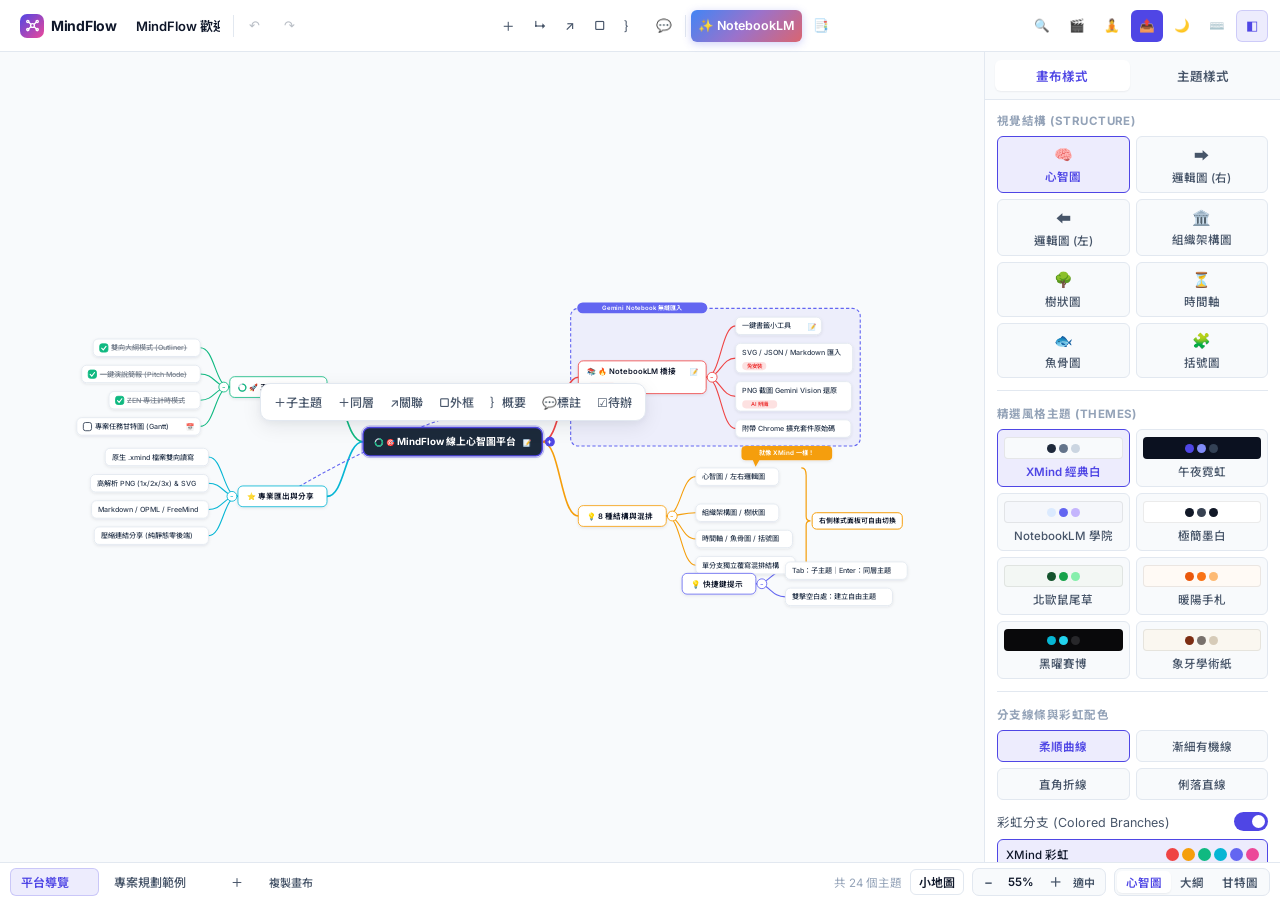
==== index.html @ 9d837377 "feat: initial release of MindFlow online mind map platform with NotebookLM bridge" ====
<!DOCTYPE html>
<html lang="zh-Hant">
<head>
  <meta charset="UTF-8" />
  <meta name="viewport" content="width=device-width, initial-scale=1.0" />
  <title>MindFlow — 線上心智圖平台 & NotebookLM 橋接工具</title>
  <meta name="description" content="受 XMind 啟發的開源線上心智圖平台：支援 8 種結構混排、多畫布、大綱、演說簡報、ZEN 專注、甘特圖、.xmind 讀寫與 Google NotebookLM 一鍵匯入。" />
  <link rel="icon" type="image/svg+xml" href="data:image/svg+xml,%3Csvg xmlns='http://www.w3.org/2000/svg' viewBox='0 0 64 64'%3E%3Cdefs%3E%3ClinearGradient id='g' x1='0' y1='0' x2='1' y2='1'%3E%3Cstop offset='0%25' stop-color='%236366f1'/%3E%3Cstop offset='100%25' stop-color='%23ec4899'/%3E%3C/linearGradient%3E%3C/defs%3E%3Crect width='64' height='64' rx='16' fill='url(%23g)'/%3E%3Ccircle cx='32' cy='32' r='8' fill='white'/%3E%3Ccircle cx='14' cy='18' r='5' fill='white' opacity='.9'/%3E%3Ccircle cx='50' cy='18' r='5' fill='white' opacity='.9'/%3E%3Ccircle cx='14' cy='46' r='5' fill='white' opacity='.9'/%3E%3Ccircle cx='50' cy='46' r='5' fill='white' opacity='.9'/%3E%3Cpath d='M25 27 L18 21 M39 27 L46 21 M25 37 L18 43 M39 37 L46 43' stroke='white' stroke-width='3' stroke-linecap='round'/%3E%3C/svg%3E" />
  <link rel="preconnect" href="https://fonts.googleapis.com" />
  <link rel="preconnect" href="https://fonts.gstatic.com" crossorigin />
  <link href="https://fonts.googleapis.com/css2?family=Inter:wght@400;500;600;700&family=Noto+Sans+TC:wght@400;500;600;700&display=swap" rel="stylesheet" />
  <link rel="stylesheet" href="./styles/tokens.css" />
  <link rel="stylesheet" href="./styles/layout.css" />
  <link rel="stylesheet" href="./styles/components.css" />
</head>
<body data-ui-theme="light">
  <div id="app" class="app-shell">
    <!-- Top Studio Header / Toolbar -->
    <header id="top-toolbar" class="top-toolbar" role="toolbar" aria-label="主工具列"></header>

    <!-- Main Workspace Area -->
    <div class="workspace-body">
      <!-- Left Drawer: My Works / Find & Filter (collapsible) -->
      <aside id="left-drawer" class="left-drawer hidden" aria-label="側邊抽屜"></aside>

      <!-- Central Stage: MindMap Canvas / Outliner / Gantt -->
      <main id="stage" class="stage">
        <!-- SVG MindMap Canvas Viewport -->
        <div id="canvas-view" class="view-pane active">
          <svg id="mindmap-svg" class="mindmap-svg" xmlns="http://www.w3.org/2000/svg">
            <defs id="svg-defs"></defs>
            <g id="viewport-group">
              <g id="layer-boundaries"></g>
              <g id="layer-branches"></g>
              <g id="layer-summaries"></g>
              <g id="layer-relationships"></g>
              <g id="layer-callouts"></g>
              <g id="layer-nodes"></g>
              <g id="layer-overlay"></g>
            </g>
          </svg>

          <!-- Inline Node Text Editor -->
          <div id="inline-editor-wrap" class="inline-editor-wrap hidden">
            <textarea id="inline-editor" class="inline-editor" rows="1" spellcheck="false"></textarea>
          </div>

          <!-- Floating Contextual Toolbar -->
          <div id="floating-toolbar" class="floating-toolbar hidden" role="toolbar" aria-label="節點快速工具列"></div>

          <!-- Active Filter / Relationship Mode Banner -->
          <div id="canvas-banner" class="canvas-banner hidden"></div>

          <!-- Minimap -->
          <div id="minimap-panel" class="minimap-panel hidden">
            <svg id="minimap-svg" class="minimap-svg"></svg>
          </div>

          <!-- ZEN Mode Floating HUD -->
          <div id="zen-hud" class="zen-hud hidden">
            <div class="zen-timer-pill">
              <span class="zen-dot"></span>
              <span>今日專注</span>
              <strong id="zen-timer-value">00:00</strong>
            </div>
            <button id="zen-theme-btn" class="btn-pill" title="切換 ZEN 深淺外觀">外觀</button>
            <button id="zen-exit-btn" class="btn-pill btn-primary" title="離開 ZEN 專注模式 (Esc)">離開 ZEN</button>
          </div>
        </div>

        <!-- Outliner View -->
        <div id="outliner-view" class="view-pane"></div>

        <!-- Gantt Chart View -->
        <div id="gantt-view" class="view-pane"></div>
      </main>

      <!-- Right Inspector Panel (Map & Topic Styling) -->
      <aside id="inspector-panel" class="inspector-panel" aria-label="格式與樣式面板"></aside>
    </div>

    <!-- Bottom Bar: Multi-Sheet Tabs + Zoom & View Mode Switcher -->
    <footer id="bottom-bar" class="bottom-bar"></footer>
  </div>

  <!-- Pitch / Presentation Mode Fullscreen Overlay -->
  <div id="pitch-overlay" class="pitch-overlay hidden" role="dialog" aria-modal="true" aria-label="演說簡報模式"></div>

  <!-- Modal Root -->
  <div id="modal-root" class="modal-root hidden" role="dialog" aria-modal="true"></div>

  <!-- Toast Notification Container -->
  <div id="toast-container" class="toast-container" aria-live="polite"></div>

  <!-- Hidden File Input for Quick Imports -->
  <input id="global-file-input" type="file" class="hidden" accept=".json,.md,.markdown,.opml,.mm,.xmind,.svg,.txt,.canvas" />

  <script type="module" src="./src/main.js"></script>
</body>
</html>
---- styles/tokens.css ----
:root {
  --font-sans: 'Inter', 'Noto Sans TC', -apple-system, BlinkMacSystemFont, 'Segoe UI', Roboto, sans-serif;
  --font-mono: 'SFMono-Regular', ui-monospace, Menlo, Monaco, Consolas, monospace;

  /* UI Chrome Tokens (Light Studio Default) */
  --ui-bg: #f4f6f9;
  --ui-surface: #ffffff;
  --ui-surface-2: #f8fafc;
  --ui-surface-hover: #eef2f7;
  --ui-border: #e2e8f0;
  --ui-border-strong: #cbd5e1;
  --ui-text: #0f172a;
  --ui-text-secondary: #475569;
  --ui-text-muted: #94a3b8;

  /* Brand & Semantic Accents */
  --accent: #4f46e5;
  --accent-hover: #4338ca;
  --accent-soft: rgba(79, 70, 229, 0.1);
  --accent-ring: rgba(79, 70, 229, 0.28);
  --nlm-grad: linear-gradient(135deg, #4285f4 0%, #9b72cb 50%, #d96570 100%);
  --success: #10b981;
  --warning: #f59e0b;
  --danger: #ef4444;

  /* Elevation */
  --shadow-sm: 0 1px 2px rgba(15, 23, 42, 0.06);
  --shadow-md: 0 6px 20px rgba(15, 23, 42, 0.08), 0 2px 6px rgba(15, 23, 42, 0.04);
  --shadow-lg: 0 20px 50px rgba(15, 23, 42, 0.16), 0 4px 14px rgba(15, 23, 42, 0.06);

  /* Sizing */
  --toolbar-h: 52px;
  --bottombar-h: 38px;
  --inspector-w: 296px;
  --drawer-w: 280px;
  --radius-sm: 6px;
  --radius-md: 10px;
  --radius-lg: 14px;
}

body[data-ui-theme="dark"] {
  --ui-bg: #0b1120;
  --ui-surface: #131b2e;
  --ui-surface-2: #192338;
  --ui-surface-hover: #24314d;
  --ui-border: #253352;
  --ui-border-strong: #37486b;
  --ui-text: #f1f5f9;
  --ui-text-secondary: #94a3b8;
  --ui-text-muted: #64748b;
  --accent: #818cf8;
  --accent-hover: #6366f1;
  --accent-soft: rgba(129, 140, 248, 0.16);
  --accent-ring: rgba(129, 140, 248, 0.35);
  --shadow-sm: 0 1px 3px rgba(0, 0, 0, 0.35);
  --shadow-md: 0 8px 24px rgba(0, 0, 0, 0.45);
  --shadow-lg: 0 24px 60px rgba(0, 0, 0, 0.6);
}

*, *::before, *::after {
  box-sizing: border-box;
}

html, body {
  margin: 0;
  padding: 0;
  width: 100%;
  height: 100%;
  overflow: hidden;
  font-family: var(--font-sans);
  font-size: 13px;
  color: var(--ui-text);
  background: var(--ui-bg);
  -webkit-font-smoothing: antialiased;
}

button, input, select, textarea {
  font-family: inherit;
  color: inherit;
}

button {
  cursor: pointer;
}

.hidden {
  display: none !important;
}

/* Custom thin scrollbars */
::-webkit-scrollbar {
  width: 6px;
  height: 6px;
}
::-webkit-scrollbar-track {
  background: transparent;
}
::-webkit-scrollbar-thumb {
  background: var(--ui-border-strong);
  border-radius: 99px;
}
::-webkit-scrollbar-thumb:hover {
  background: var(--ui-text-muted);
}

@media print {
  .top-toolbar, .bottom-bar, .inspector-panel, .left-drawer,
  .floating-toolbar, .minimap-panel, .zen-hud, .canvas-banner,
  .toast-container, .modal-root {
    display: none !important;
  }
  html, body, .app-shell, .workspace-body, .stage, .view-pane.active {
    width: 100% !important;
    height: auto !important;
    overflow: visible !important;
    background: #ffffff !important;
  }
  .mindmap-svg {
    width: 100vw !important;
    height: 100vh !important;
  }
}
---- styles/layout.css ----
.app-shell {
  display: flex;
  flex-direction: column;
  width: 100vw;
  height: 100vh;
  overflow: hidden;
}

/* Top Toolbar */
.top-toolbar {
  height: var(--toolbar-h);
  min-height: var(--toolbar-h);
  background: var(--ui-surface);
  border-bottom: 1px solid var(--ui-border);
  display: flex;
  align-items: center;
  justify-content: space-between;
  padding: 0 12px;
  gap: 8px;
  z-index: 30;
  user-select: none;
}

.tb-group {
  display: flex;
  align-items: center;
  gap: 3px;
  flex-shrink: 0;
}

.tb-divider {
  width: 1px;
  height: 22px;
  background: var(--ui-border);
  margin: 0 4px;
  flex-shrink: 0;
}

.brand-chip {
  display: flex;
  align-items: center;
  gap: 7px;
  padding: 5px 8px;
  border-radius: var(--radius-sm);
  border: none;
  background: transparent;
  font-weight: 700;
  font-size: 14px;
  letter-spacing: -0.02em;
  color: var(--ui-text);
  transition: background 0.15s;
}
.brand-chip:hover {
  background: var(--ui-surface-hover);
}
.brand-logo {
  width: 24px;
  height: 24px;
  border-radius: 7px;
  background: linear-gradient(135deg, #4f46e5 0%, #ec4899 100%);
  display: grid;
  place-items: center;
  color: #fff;
  flex-shrink: 0;
}

.doc-title-input {
  width: 148px;
  border: 1px solid transparent;
  background: transparent;
  padding: 4px 7px;
  border-radius: var(--radius-sm);
  font-size: 13px;
  font-weight: 600;
  color: var(--ui-text);
  outline: none;
  transition: all 0.15s;
}
.doc-title-input:hover {
  background: var(--ui-surface-2);
  border-color: var(--ui-border);
}
.doc-title-input:focus {
  background: var(--ui-surface);
  border-color: var(--accent);
  box-shadow: 0 0 0 3px var(--accent-ring);
}

.tb-btn {
  display: inline-flex;
  align-items: center;
  justify-content: center;
  gap: 5px;
  height: 32px;
  padding: 0 9px;
  border-radius: var(--radius-sm);
  border: 1px solid transparent;
  background: transparent;
  color: var(--ui-text-secondary);
  font-size: 12.5px;
  font-weight: 500;
  white-space: nowrap;
  transition: all 0.14s ease;
}
.tb-btn:hover:not(:disabled) {
  background: var(--ui-surface-hover);
  color: var(--ui-text);
}
.tb-btn.active {
  background: var(--accent-soft);
  color: var(--accent);
  border-color: rgba(79, 70, 229, 0.2);
}
.tb-btn:disabled {
  opacity: 0.38;
  cursor: not-allowed;
}
.tb-btn.icon-only {
  width: 32px;
  padding: 0;
}
.tb-btn svg {
  width: 15px;
  height: 15px;
  flex-shrink: 0;
}

.tb-btn-nlm {
  background: var(--nlm-grad);
  color: #ffffff !important;
  border: none;
  font-weight: 600;
  padding: 0 11px;
  box-shadow: 0 2px 8px rgba(102, 110, 234, 0.32);
}
.tb-btn-nlm:hover {
  filter: brightness(1.07);
  transform: translateY(-0.5px);
}

.tb-btn-primary {
  background: var(--accent);
  color: #ffffff !important;
  font-weight: 600;
  padding: 0 11px;
}
.tb-btn-primary:hover {
  background: var(--accent-hover) !important;
}

/* Main Workspace Body */
.workspace-body {
  flex: 1;
  display: flex;
  min-height: 0;
  position: relative;
  overflow: hidden;
}

/* Left Drawer (My Works / Find & Filter) */
.left-drawer {
  width: var(--drawer-w);
  min-width: var(--drawer-w);
  background: var(--ui-surface);
  border-right: 1px solid var(--ui-border);
  display: flex;
  flex-direction: column;
  z-index: 20;
  overflow: hidden;
}

/* Central Stage */
.stage {
  flex: 1;
  position: relative;
  min-width: 0;
  min-height: 0;
  overflow: hidden;
}

.view-pane {
  position: absolute;
  inset: 0;
  display: none;
  overflow: hidden;
}
.view-pane.active {
  display: flex;
  flex-direction: column;
}

/* SVG Canvas */
.mindmap-svg {
  width: 100%;
  height: 100%;
  display: block;
  cursor: grab;
  touch-action: none;
  user-select: none;
}
.mindmap-svg.panning {
  cursor: grabbing;
}
.mindmap-svg.connecting {
  cursor: crosshair;
}

/* Right Inspector */
.inspector-panel {
  width: var(--inspector-w);
  min-width: var(--inspector-w);
  background: var(--ui-surface);
  border-left: 1px solid var(--ui-border);
  display: flex;
  flex-direction: column;
  z-index: 20;
  overflow: hidden;
  transition: width 0.2s ease, min-width 0.2s ease;
}
.inspector-panel.collapsed {
  width: 0;
  min-width: 0;
  border-left: none;
}

/* Bottom Bar */
.bottom-bar {
  height: var(--bottombar-h);
  min-height: var(--bottombar-h);
  background: var(--ui-surface);
  border-top: 1px solid var(--ui-border);
  display: flex;
  align-items: center;
  justify-content: space-between;
  padding: 0 10px;
  gap: 10px;
  z-index: 25;
  user-select: none;
}

/* ZEN Mode Overrides */
body.zen-mode .top-toolbar,
body.zen-mode .bottom-bar,
body.zen-mode .left-drawer,
body.zen-mode .inspector-panel {
  display: none !important;
}
body.zen-mode .zen-hud {
  display: flex !important;
}

.zen-hud {
  position: absolute;
  top: 16px;
  right: 18px;
  display: flex;
  align-items: center;
  gap: 8px;
  padding: 6px 10px;
  border-radius: 999px;
  background: var(--ui-surface);
  border: 1px solid var(--ui-border);
  box-shadow: var(--shadow-md);
  z-index: 40;
}
.zen-timer-pill {
  display: flex;
  align-items: center;
  gap: 6px;
  padding: 0 8px;
  font-size: 12px;
  color: var(--ui-text-secondary);
}
.zen-dot {
  width: 8px;
  height: 8px;
  border-radius: 50%;
  background: var(--success);
  box-shadow: 0 0 0 3px rgba(16, 185, 129, 0.22);
}

@media (max-width: 1280px) {
  .tb-btn span.tb-label-md {
    display: none;
  }
  .tb-btn {
    padding: 0 7px;
  }
  .tb-divider {
    margin: 0 2px;
  }
  .doc-title-input {
    width: 100px;
  }
}
@media (max-width: 900px) {
  .inspector-panel {
    position: absolute;
    right: 0;
    top: 0;
    bottom: 0;
    box-shadow: var(--shadow-lg);
  }
  .left-drawer {
    position: absolute;
    left: 0;
    top: 0;
    bottom: 0;
    box-shadow: var(--shadow-lg);
  }
}
---- styles/components.css ----
/* Inline Canvas Editor */
.inline-editor-wrap {
  position: absolute;
  z-index: 50;
  pointer-events: auto;
}
.inline-editor {
  min-width: 90px;
  max-width: 360px;
  padding: 6px 10px;
  border: 2px solid var(--accent);
  border-radius: 8px;
  background: #ffffff;
  color: #0f172a;
  font-size: 14px;
  font-weight: 500;
  line-height: 1.4;
  resize: none;
  outline: none;
  box-shadow: 0 10px 28px rgba(79, 70, 229, 0.24);
  overflow: hidden;
}

/* Floating Contextual Toolbar */
.floating-toolbar {
  position: absolute;
  display: flex;
  align-items: center;
  gap: 2px;
  padding: 4px 6px;
  border-radius: 10px;
  background: var(--ui-surface);
  border: 1px solid var(--ui-border);
  box-shadow: var(--shadow-md);
  z-index: 35;
  transform: translate(-50%, -100%);
  pointer-events: auto;
  white-space: nowrap;
}
.ft-btn {
  display: inline-flex;
  align-items: center;
  gap: 4px;
  height: 28px;
  padding: 0 7px;
  border: none;
  border-radius: 6px;
  background: transparent;
  color: var(--ui-text-secondary);
  font-size: 12px;
  font-weight: 500;
  white-space: nowrap;
}
.ft-btn:hover {
  background: var(--ui-surface-hover);
  color: var(--ui-text);
}
.ft-btn.danger:hover {
  background: rgba(239, 68, 68, 0.12);
  color: var(--danger);
}
.ft-btn svg {
  width: 14px;
  height: 14px;
}

/* Canvas Banner (Relationship mode / Active Filter) */
.canvas-banner {
  position: absolute;
  top: 12px;
  left: 50%;
  transform: translateX(-50%);
  display: flex;
  align-items: center;
  gap: 10px;
  padding: 7px 14px;
  border-radius: 999px;
  background: var(--accent);
  color: #ffffff;
  font-size: 12.5px;
  font-weight: 500;
  box-shadow: var(--shadow-md);
  z-index: 36;
}
.canvas-banner button {
  background: rgba(255, 255, 255, 0.2);
  color: #fff;
  border: none;
  border-radius: 999px;
  padding: 2px 10px;
  font-size: 12px;
  font-weight: 600;
}
.canvas-banner button:hover {
  background: rgba(255, 255, 255, 0.32);
}

/* Minimap */
.minimap-panel {
  position: absolute;
  right: 14px;
  bottom: 14px;
  width: 200px;
  height: 132px;
  border-radius: var(--radius-md);
  background: var(--ui-surface);
  border: 1px solid var(--ui-border);
  box-shadow: var(--shadow-md);
  overflow: hidden;
  z-index: 28;
}
.minimap-svg {
  width: 100%;
  height: 100%;
  display: block;
}

/* SVG Node Interactions */
.node-group {
  cursor: pointer;
}
.node-group .node-quick-add {
  opacity: 0;
  transition: opacity 0.15s;
}
.node-group:hover .node-quick-add,
.node-group.selected .node-quick-add {
  opacity: 1;
}
.node-group.dimmed {
  opacity: 0.22;
}
.node-group.match-highlight .node-shape {
  stroke: #f59e0b !important;
  stroke-width: 3px !important;
}
.node-group.drop-target .node-shape {
  stroke: #10b981 !important;
  stroke-width: 3px !important;
  stroke-dasharray: 5 3;
}
.collapse-badge {
  cursor: pointer;
}
.collapse-badge:hover circle {
  filter: brightness(0.92);
}
.rel-handle {
  cursor: move;
}

/* Right Inspector */
.insp-tabs {
  display: grid;
  grid-template-columns: 1fr 1fr;
  padding: 8px 10px;
  gap: 6px;
  border-bottom: 1px solid var(--ui-border);
  background: var(--ui-surface-2);
}
.insp-tab {
  padding: 6px 8px;
  border: none;
  border-radius: var(--radius-sm);
  background: transparent;
  color: var(--ui-text-secondary);
  font-size: 12.5px;
  font-weight: 600;
  transition: all 0.14s;
}
.insp-tab.active {
  background: var(--ui-surface);
  color: var(--accent);
  box-shadow: var(--shadow-sm);
}

.insp-body {
  flex: 1;
  overflow-y: auto;
  padding: 12px;
  display: flex;
  flex-direction: column;
  gap: 14px;
}

.insp-section {
  display: flex;
  flex-direction: column;
  gap: 8px;
  padding-bottom: 12px;
  border-bottom: 1px solid var(--ui-border);
}
.insp-section:last-child {
  border-bottom: none;
}

.insp-title {
  font-size: 11.5px;
  font-weight: 700;
  text-transform: uppercase;
  letter-spacing: 0.04em;
  color: var(--ui-text-muted);
  display: flex;
  align-items: center;
  justify-content: space-between;
}

.grid-2 {
  display: grid;
  grid-template-columns: 1fr 1fr;
  gap: 6px;
}
.grid-3 {
  display: grid;
  grid-template-columns: repeat(3, 1fr);
  gap: 6px;
}
.grid-4 {
  display: grid;
  grid-template-columns: repeat(4, 1fr);
  gap: 6px;
}

.choice-card {
  display: flex;
  flex-direction: column;
  align-items: center;
  justify-content: center;
  gap: 4px;
  padding: 7px 6px;
  border-radius: var(--radius-sm);
  border: 1px solid var(--ui-border);
  background: var(--ui-surface-2);
  color: var(--ui-text-secondary);
  font-size: 11.5px;
  font-weight: 500;
  text-align: center;
  transition: all 0.14s;
}
.choice-card:hover {
  border-color: var(--ui-border-strong);
  background: var(--ui-surface-hover);
  color: var(--ui-text);
}
.choice-card.active {
  border-color: var(--accent);
  background: var(--accent-soft);
  color: var(--accent);
  font-weight: 600;
}

.theme-swatch {
  width: 100%;
  height: 22px;
  border-radius: 4px;
  display: flex;
  align-items: center;
  justify-content: center;
  gap: 3px;
  padding: 2px;
  border: 1px solid rgba(0, 0, 0, 0.08);
}
.theme-swatch-dot {
  width: 9px;
  height: 9px;
  border-radius: 50%;
}

.palette-row {
  display: flex;
  align-items: center;
  justify-content: space-between;
  padding: 6px 8px;
  border-radius: var(--radius-sm);
  border: 1px solid var(--ui-border);
  background: var(--ui-surface-2);
  cursor: pointer;
}
.palette-row.active {
  border-color: var(--accent);
  background: var(--accent-soft);
}
.palette-dots {
  display: flex;
  gap: 3px;
}
.palette-dots span {
  width: 13px;
  height: 13px;
  border-radius: 50%;
}

.field-row {
  display: flex;
  align-items: center;
  justify-content: space-between;
  gap: 8px;
}
.field-label {
  font-size: 12px;
  color: var(--ui-text-secondary);
}

.ui-input, .ui-select, .ui-textarea {
  width: 100%;
  padding: 6px 9px;
  border-radius: var(--radius-sm);
  border: 1px solid var(--ui-border);
  background: var(--ui-surface-2);
  color: var(--ui-text);
  font-size: 12.5px;
  outline: none;
  transition: border-color 0.14s, box-shadow 0.14s;
}
.ui-input:focus, .ui-select:focus, .ui-textarea:focus {
  border-color: var(--accent);
  background: var(--ui-surface);
  box-shadow: 0 0 0 3px var(--accent-ring);
}
.ui-textarea {
  resize: vertical;
  min-height: 74px;
  line-height: 1.5;
}

.color-swatches {
  display: flex;
  flex-wrap: wrap;
  gap: 5px;
  align-items: center;
}
.color-dot {
  width: 20px;
  height: 20px;
  border-radius: 50%;
  border: 2px solid transparent;
  box-shadow: inset 0 0 0 1px rgba(0, 0, 0, 0.15);
  padding: 0;
}
.color-dot.active {
  border-color: var(--accent);
  transform: scale(1.12);
}

.marker-grid {
  display: flex;
  flex-wrap: wrap;
  gap: 4px;
}
.marker-chip {
  width: 28px;
  height: 28px;
  border-radius: 6px;
  border: 1px solid var(--ui-border);
  background: var(--ui-surface-2);
  display: grid;
  place-items: center;
  font-size: 13px;
  transition: all 0.12s;
}
.marker-chip:hover {
  background: var(--ui-surface-hover);
  transform: scale(1.06);
}
.marker-chip.active {
  border-color: var(--accent);
  background: var(--accent-soft);
}

.tag-list {
  display: flex;
  flex-wrap: wrap;
  gap: 5px;
}
.tag-pill {
  display: inline-flex;
  align-items: center;
  gap: 4px;
  padding: 2px 8px;
  border-radius: 999px;
  background: var(--accent-soft);
  color: var(--accent);
  font-size: 11.5px;
  font-weight: 600;
}
.tag-pill button {
  border: none;
  background: transparent;
  color: inherit;
  padding: 0;
  font-size: 13px;
  line-height: 1;
}

/* Toggle Switch */
.toggle-row {
  display: flex;
  align-items: center;
  justify-content: space-between;
  font-size: 12.5px;
  color: var(--ui-text-secondary);
}
.switch {
  position: relative;
  width: 34px;
  height: 19px;
  display: inline-block;
}
.switch input {
  opacity: 0;
  width: 0;
  height: 0;
}
.switch-slider {
  position: absolute;
  inset: 0;
  border-radius: 99px;
  background: var(--ui-border-strong);
  transition: background 0.16s;
  cursor: pointer;
}
.switch-slider::before {
  content: '';
  position: absolute;
  width: 13px;
  height: 13px;
  left: 3px;
  top: 3px;
  border-radius: 50%;
  background: #ffffff;
  transition: transform 0.16s;
}
.switch input:checked + .switch-slider {
  background: var(--accent);
}
.switch input:checked + .switch-slider::before {
  transform: translateX(15px);
}

/* Buttons */
.btn {
  display: inline-flex;
  align-items: center;
  justify-content: center;
  gap: 6px;
  padding: 7px 13px;
  border-radius: var(--radius-sm);
  border: 1px solid var(--ui-border);
  background: var(--ui-surface);
  color: var(--ui-text);
  font-size: 12.5px;
  font-weight: 600;
  transition: all 0.14s;
}
.btn:hover {
  background: var(--ui-surface-hover);
}
.btn-sm {
  padding: 4px 9px;
  font-size: 12px;
}
.btn-primary {
  background: var(--accent);
  border-color: var(--accent);
  color: #ffffff;
}
.btn-primary:hover {
  background: var(--accent-hover);
  border-color: var(--accent-hover);
}
.btn-danger {
  background: rgba(239, 68, 68, 0.1);
  border-color: rgba(239, 68, 68, 0.25);
  color: var(--danger);
}
.btn-danger:hover {
  background: rgba(239, 68, 68, 0.18);
}
.btn-pill {
  padding: 5px 12px;
  border-radius: 999px;
  border: 1px solid var(--ui-border);
  background: var(--ui-surface-2);
  color: var(--ui-text);
  font-size: 12px;
  font-weight: 600;
}

/* Bottom Bar Sheet Tabs & Controls */
.sheet-tabs {
  display: flex;
  align-items: center;
  gap: 4px;
  overflow-x: auto;
  max-width: 55%;
}
.sheet-tab {
  display: inline-flex;
  align-items: center;
  gap: 6px;
  height: 28px;
  padding: 0 10px;
  border-radius: 6px;
  border: 1px solid transparent;
  background: transparent;
  color: var(--ui-text-secondary);
  font-size: 12px;
  font-weight: 500;
  white-space: nowrap;
}
.sheet-tab:hover {
  background: var(--ui-surface-hover);
}
.sheet-tab.active {
  background: var(--accent-soft);
  color: var(--accent);
  border-color: rgba(79, 70, 229, 0.22);
  font-weight: 600;
}
.sheet-tab .sheet-close {
  opacity: 0;
  font-size: 13px;
  line-height: 1;
  border: none;
  background: transparent;
  color: inherit;
  padding: 0 2px;
}
.sheet-tab:hover .sheet-close {
  opacity: 0.7;
}
.sheet-tab .sheet-close:hover {
  opacity: 1;
  color: var(--danger);
}

.bottom-controls {
  display: flex;
  align-items: center;
  gap: 8px;
}
.segmented {
  display: inline-flex;
  padding: 2px;
  border-radius: 7px;
  background: var(--ui-surface-2);
  border: 1px solid var(--ui-border);
}
.segmented button {
  border: none;
  background: transparent;
  padding: 3px 9px;
  border-radius: 5px;
  font-size: 11.5px;
  font-weight: 600;
  color: var(--ui-text-secondary);
}
.segmented button.active {
  background: var(--ui-surface);
  color: var(--accent);
  box-shadow: var(--shadow-sm);
}

.zoom-group {
  display: inline-flex;
  align-items: center;
  gap: 2px;
  padding: 2px 4px;
  border-radius: 7px;
  background: var(--ui-surface-2);
  border: 1px solid var(--ui-border);
}
.zoom-group button {
  border: none;
  background: transparent;
  width: 22px;
  height: 22px;
  border-radius: 4px;
  font-weight: 600;
  color: var(--ui-text-secondary);
}
.zoom-group button:hover {
  background: var(--ui-surface-hover);
  color: var(--ui-text);
}
.zoom-select {
  border: none;
  background: transparent;
  font-size: 11.5px;
  font-weight: 600;
  color: var(--ui-text);
  padding: 0 4px;
  outline: none;
  cursor: pointer;
}

/* Outliner Mode */
.outliner-container {
  flex: 1;
  overflow-y: auto;
  padding: 28px 24px 80px;
  background: var(--ui-bg);
}
.outliner-paper {
  max-width: 860px;
  margin: 0 auto;
  background: var(--ui-surface);
  border: 1px solid var(--ui-border);
  border-radius: var(--radius-lg);
  padding: 28px 34px;
  box-shadow: var(--shadow-sm);
}
.outliner-header {
  display: flex;
  align-items: center;
  justify-content: space-between;
  margin-bottom: 18px;
  padding-bottom: 14px;
  border-bottom: 1px solid var(--ui-border);
}
.outliner-row {
  display: flex;
  align-items: flex-start;
  gap: 6px;
  padding: 5px 6px;
  border-radius: 6px;
  transition: background 0.12s;
}
.outliner-row:hover {
  background: var(--ui-surface-2);
}
.outliner-row.selected {
  background: var(--accent-soft);
}
.outliner-toggle {
  width: 20px;
  height: 24px;
  border: none;
  background: transparent;
  color: var(--ui-text-muted);
  display: grid;
  place-items: center;
  flex-shrink: 0;
}
.outliner-bullet {
  width: 7px;
  height: 7px;
  border-radius: 50%;
  background: var(--accent);
  margin-top: 9px;
  flex-shrink: 0;
}
.outliner-input {
  flex: 1;
  border: none;
  background: transparent;
  font-size: 14px;
  line-height: 1.5;
  padding: 1px 4px;
  outline: none;
  color: var(--ui-text);
}
.outliner-row.depth-0 .outliner-input {
  font-size: 20px;
  font-weight: 700;
}
.outliner-row.depth-1 .outliner-input {
  font-size: 15.5px;
  font-weight: 600;
}
.outliner-meta {
  display: flex;
  flex-wrap: wrap;
  align-items: center;
  gap: 5px;
  margin-top: 2px;
  padding-left: 4px;
}
.outliner-note-preview {
  font-size: 12px;
  color: var(--ui-text-muted);
  margin-top: 2px;
  padding-left: 4px;
  white-space: pre-wrap;
}

/* Gantt Chart View */
.gantt-container {
  flex: 1;
  display: flex;
  flex-direction: column;
  background: var(--ui-surface);
  overflow: hidden;
}
.gantt-toolbar {
  display: flex;
  align-items: center;
  justify-content: space-between;
  padding: 12px 18px;
  border-bottom: 1px solid var(--ui-border);
  background: var(--ui-surface-2);
}
.gantt-scroll {
  flex: 1;
  overflow: auto;
}
.gantt-table {
  width: 100%;
  border-collapse: collapse;
  min-width: 820px;
}
.gantt-table th, .gantt-table td {
  border-bottom: 1px solid var(--ui-border);
  border-right: 1px solid var(--ui-border);
  padding: 8px 10px;
  font-size: 12.5px;
  text-align: left;
}
.gantt-table th {
  position: sticky;
  top: 0;
  background: var(--ui-surface-2);
  z-index: 2;
  font-weight: 600;
  color: var(--ui-text-secondary);
}
.gantt-bar-cell {
  position: relative;
  padding: 0 !important;
  min-width: 440px;
  background-image: linear-gradient(to right, var(--ui-border) 1px, transparent 1px);
  background-size: 36px 100%;
}
.gantt-bar {
  position: absolute;
  top: 7px;
  height: 22px;
  border-radius: 6px;
  background: linear-gradient(90deg, #4f46e5, #7c3aed);
  color: #fff;
  font-size: 11px;
  font-weight: 600;
  display: flex;
  align-items: center;
  padding: 0 8px;
  white-space: nowrap;
  overflow: hidden;
  cursor: pointer;
  box-shadow: 0 2px 6px rgba(79, 70, 229, 0.25);
}
.gantt-bar-progress {
  position: absolute;
  left: 0;
  top: 0;
  bottom: 0;
  background: rgba(255, 255, 255, 0.22);
}

/* Pitch Presentation Mode */
.pitch-overlay {
  position: fixed;
  inset: 0;
  z-index: 100;
  display: flex;
  flex-direction: column;
  background: #0b1120;
  color: #f8fafc;
}
.pitch-overlay.theme-light {
  background: #f8fafc;
  color: #0f172a;
}
.pitch-overlay.theme-aurora {
  background: radial-gradient(circle at 20% 20%, #312e81 0%, #0f172a 55%, #1e1b4b 100%);
  color: #f8fafc;
}
.pitch-topbar {
  display: flex;
  align-items: center;
  justify-content: space-between;
  padding: 14px 24px;
  opacity: 0.85;
}
.pitch-stage {
  flex: 1;
  display: flex;
  flex-direction: column;
  align-items: center;
  justify-content: center;
  padding: 28px 64px;
  max-width: 1080px;
  width: 100%;
  margin: 0 auto;
  animation: pitchFade 0.28s ease;
}
@keyframes pitchFade {
  from { opacity: 0; transform: translateY(10px); }
  to { opacity: 1; transform: translateY(0); }
}
.pitch-kicker {
  font-size: 13px;
  font-weight: 700;
  letter-spacing: 0.1em;
  text-transform: uppercase;
  color: #818cf8;
  margin-bottom: 10px;
}
.pitch-title {
  font-size: clamp(28px, 4.4vw, 52px);
  font-weight: 800;
  letter-spacing: -0.02em;
  text-align: center;
  margin: 0 0 18px;
}
.pitch-subtitle {
  font-size: 18px;
  opacity: 0.78;
  max-width: 720px;
  text-align: center;
  line-height: 1.6;
}
.pitch-cards {
  display: grid;
  grid-template-columns: repeat(auto-fit, minmax(240px, 1fr));
  gap: 16px;
  width: 100%;
  margin-top: 22px;
}
.pitch-card {
  padding: 18px 20px;
  border-radius: 14px;
  background: rgba(255, 255, 255, 0.08);
  border: 1px solid rgba(255, 255, 255, 0.14);
  backdrop-filter: blur(8px);
}
.pitch-overlay.theme-light .pitch-card {
  background: #ffffff;
  border-color: #e2e8f0;
  box-shadow: var(--shadow-sm);
}
.pitch-card h4 {
  margin: 0 0 8px;
  font-size: 17px;
}
.pitch-card ul {
  margin: 0;
  padding-left: 18px;
  opacity: 0.85;
  line-height: 1.65;
  font-size: 14px;
}
.pitch-footer {
  display: flex;
  align-items: center;
  justify-content: space-between;
  padding: 14px 28px;
}
.pitch-progress-bar {
  height: 4px;
  background: rgba(129, 140, 248, 0.25);
  width: 100%;
}
.pitch-progress-fill {
  height: 100%;
  background: #818cf8;
  transition: width 0.25s ease;
}

/* Modals */
.modal-root {
  position: fixed;
  inset: 0;
  background: rgba(15, 23, 42, 0.56);
  backdrop-filter: blur(4px);
  display: flex;
  align-items: center;
  justify-content: center;
  padding: 20px;
  z-index: 90;
}
.modal-card {
  width: min(780px, 95vw);
  max-height: 88vh;
  background: var(--ui-surface);
  border: 1px solid var(--ui-border);
  border-radius: var(--radius-lg);
  box-shadow: var(--shadow-lg);
  display: flex;
  flex-direction: column;
  overflow: hidden;
  animation: modalPop 0.18s ease-out;
}
@keyframes modalPop {
  from { opacity: 0; transform: scale(0.96); }
  to { opacity: 1; transform: scale(1); }
}
.modal-header {
  display: flex;
  align-items: center;
  justify-content: space-between;
  padding: 16px 20px;
  border-bottom: 1px solid var(--ui-border);
}
.modal-header h3 {
  margin: 0;
  font-size: 16px;
  font-weight: 700;
  display: flex;
  align-items: center;
  gap: 8px;
}
.modal-body {
  flex: 1;
  overflow-y: auto;
  padding: 18px 20px;
}
.modal-footer {
  display: flex;
  align-items: center;
  justify-content: flex-end;
  gap: 8px;
  padding: 12px 20px;
  border-top: 1px solid var(--ui-border);
  background: var(--ui-surface-2);
}

.modal-tabs {
  display: flex;
  gap: 6px;
  border-bottom: 1px solid var(--ui-border);
  margin-bottom: 16px;
  overflow-x: auto;
}
.modal-tab {
  padding: 8px 13px;
  border: none;
  border-bottom: 2px solid transparent;
  background: transparent;
  color: var(--ui-text-secondary);
  font-size: 13px;
  font-weight: 600;
  white-space: nowrap;
}
.modal-tab.active {
  color: var(--accent);
  border-bottom-color: var(--accent);
}

/* NotebookLM Bridge Special Styling */
.nlm-hero {
  padding: 14px 16px;
  border-radius: var(--radius-md);
  background: linear-gradient(135deg, rgba(66, 133, 244, 0.12), rgba(155, 114, 203, 0.12), rgba(217, 101, 112, 0.1));
  border: 1px solid rgba(99, 102, 241, 0.25);
  margin-bottom: 14px;
}
.bookmarklet-btn {
  display: inline-flex;
  align-items: center;
  gap: 8px;
  padding: 10px 18px;
  border-radius: 999px;
  background: var(--nlm-grad);
  color: #ffffff !important;
  font-weight: 700;
  font-size: 13.5px;
  text-decoration: none;
  box-shadow: 0 6px 18px rgba(102, 110, 234, 0.35);
  cursor: grab;
}
.bookmarklet-btn:active {
  cursor: grabbing;
}
.code-box {
  background: #0f172a;
  color: #e2e8f0;
  font-family: var(--font-mono);
  font-size: 11.5px;
  line-height: 1.5;
  padding: 12px;
  border-radius: var(--radius-sm);
  max-height: 180px;
  overflow: auto;
  white-space: pre-wrap;
  word-break: break-all;
}
.dropzone {
  border: 2px dashed var(--ui-border-strong);
  border-radius: var(--radius-md);
  padding: 24px;
  text-align: center;
  background: var(--ui-surface-2);
  cursor: pointer;
  transition: all 0.15s;
}
.dropzone:hover, .dropzone.dragover {
  border-color: var(--accent);
  background: var(--accent-soft);
}

/* Template Cards */
.template-grid {
  display: grid;
  grid-template-columns: repeat(auto-fill, minmax(210px, 1fr));
  gap: 12px;
}
.template-card {
  padding: 14px;
  border-radius: var(--radius-md);
  border: 1px solid var(--ui-border);
  background: var(--ui-surface-2);
  cursor: pointer;
  transition: all 0.16s;
  display: flex;
  flex-direction: column;
  gap: 6px;
}
.template-card:hover {
  border-color: var(--accent);
  transform: translateY(-2px);
  box-shadow: var(--shadow-md);
}
.template-badge {
  display: inline-block;
  align-self: flex-start;
  font-size: 11px;
  font-weight: 600;
  padding: 2px 8px;
  border-radius: 999px;
  background: var(--accent-soft);
  color: var(--accent);
}

/* Left Drawer Items */
.drawer-header {
  display: flex;
  align-items: center;
  justify-content: space-between;
  padding: 12px 14px;
  border-bottom: 1px solid var(--ui-border);
  font-weight: 700;
}
.drawer-body {
  flex: 1;
  overflow-y: auto;
  padding: 12px;
  display: flex;
  flex-direction: column;
  gap: 8px;
}
.doc-item {
  padding: 10px 12px;
  border-radius: var(--radius-sm);
  border: 1px solid var(--ui-border);
  background: var(--ui-surface-2);
  cursor: pointer;
  display: flex;
  align-items: center;
  justify-content: space-between;
  gap: 8px;
}
.doc-item:hover {
  border-color: var(--ui-border-strong);
}
.doc-item.active {
  border-color: var(--accent);
  background: var(--accent-soft);
}

/* Toasts */
.toast-container {
  position: fixed;
  bottom: 50px;
  left: 50%;
  transform: translateX(-50%);
  display: flex;
  flex-direction: column;
  gap: 8px;
  z-index: 120;
  pointer-events: none;
}
.toast {
  padding: 9px 16px;
  border-radius: 999px;
  background: #0f172a;
  color: #f8fafc;
  font-size: 13px;
  font-weight: 500;
  box-shadow: var(--shadow-md);
  animation: toastIn 0.2s ease;
}
.toast.success {
  background: #059669;
}
.toast.error {
  background: #dc2626;
}
@keyframes toastIn {
  from { opacity: 0; transform: translateY(10px); }
  to { opacity: 1; transform: translateY(0); }
}
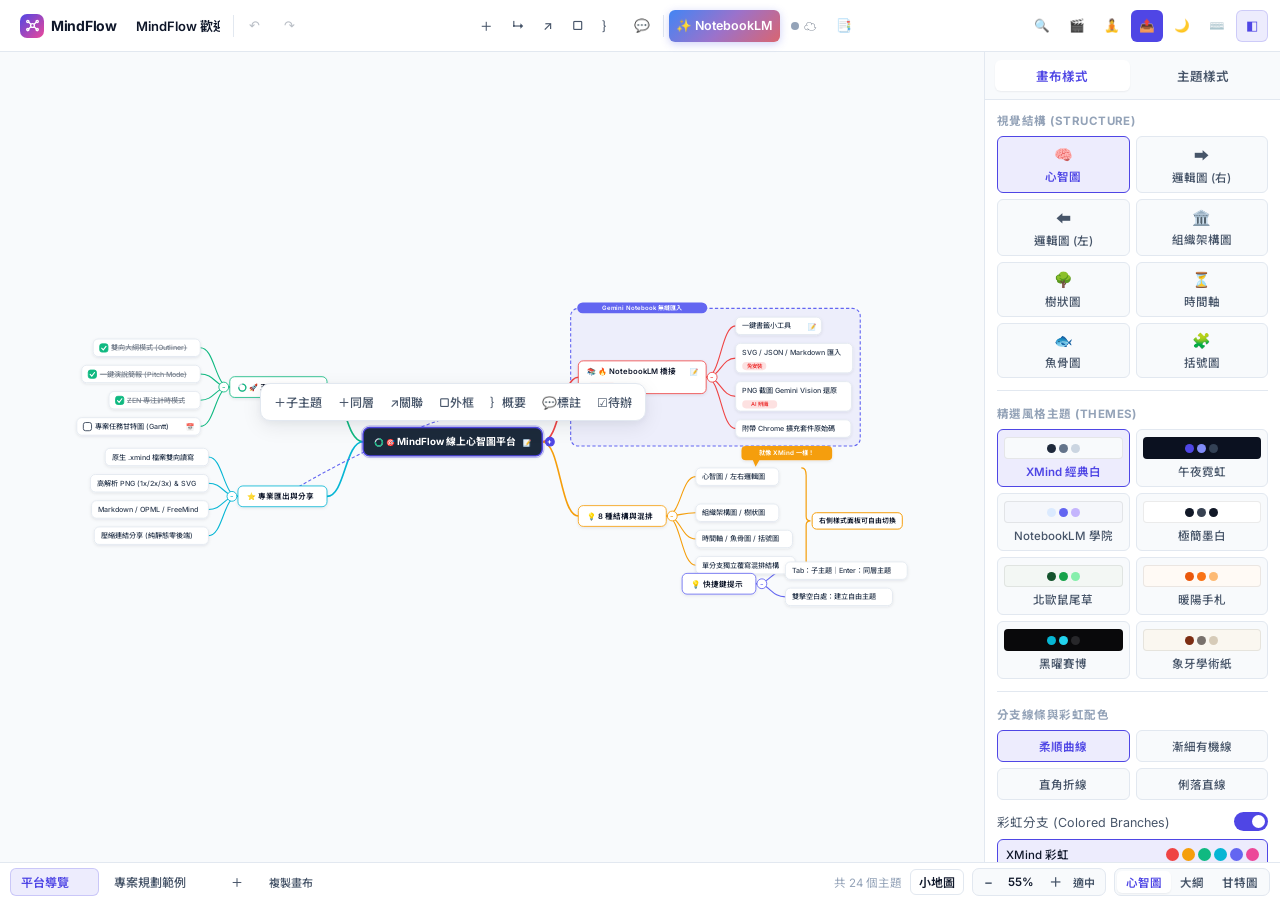
==== commit ac7ebbf6: "feat: fix double-click node edit, add mobile touch/PWA, macOS DMG and Windows installer" ====
--- a/index.html
+++ b/index.html
@@ -2,7 +2,12 @@
 <html lang="zh-Hant">
 <head>
   <meta charset="UTF-8" />
-  <meta name="viewport" content="width=device-width, initial-scale=1.0" />
+  <meta name="viewport" content="width=device-width, initial-scale=1.0, maximum-scale=1.0, user-scalable=no, viewport-fit=cover" />
+  <meta name="theme-color" content="#4f46e5" />
+  <meta name="apple-mobile-web-app-capable" content="yes" />
+  <meta name="apple-mobile-web-app-status-bar-style" content="default" />
+  <meta name="apple-mobile-web-app-title" content="MindFlow" />
+  <link rel="manifest" href="./manifest.webmanifest" />
   <title>MindFlow — 線上心智圖平台 & NotebookLM 橋接工具</title>
   <meta name="description" content="受 XMind 啟發的開源線上心智圖平台：支援 8 種結構混排、多畫布、大綱、演說簡報、ZEN 專注、甘特圖、.xmind 讀寫與 Google NotebookLM 一鍵匯入。" />
   <link rel="icon" type="image/svg+xml" href="data:image/svg+xml,%3Csvg xmlns='http://www.w3.org/2000/svg' viewBox='0 0 64 64'%3E%3Cdefs%3E%3ClinearGradient id='g' x1='0' y1='0' x2='1' y2='1'%3E%3Cstop offset='0%25' stop-color='%236366f1'/%3E%3Cstop offset='100%25' stop-color='%23ec4899'/%3E%3C/linearGradient%3E%3C/defs%3E%3Crect width='64' height='64' rx='16' fill='url(%23g)'/%3E%3Ccircle cx='32' cy='32' r='8' fill='white'/%3E%3Ccircle cx='14' cy='18' r='5' fill='white' opacity='.9'/%3E%3Ccircle cx='50' cy='18' r='5' fill='white' opacity='.9'/%3E%3Ccircle cx='14' cy='46' r='5' fill='white' opacity='.9'/%3E%3Ccircle cx='50' cy='46' r='5' fill='white' opacity='.9'/%3E%3Cpath d='M25 27 L18 21 M39 27 L46 21 M25 37 L18 43 M39 37 L46 43' stroke='white' stroke-width='3' stroke-linecap='round'/%3E%3C/svg%3E" />
--- a/styles/layout.css
+++ b/styles/layout.css
@@ -294,18 +294,100 @@
   }
 }
 @media (max-width: 900px) {
+  .top-toolbar {
+    overflow-x: auto;
+    -webkit-overflow-scrolling: touch;
+    scrollbar-width: none;
+    padding: 0 8px;
+    gap: 6px;
+  }
+  .top-toolbar::-webkit-scrollbar {
+    display: none;
+  }
+  .tb-btn {
+    height: 36px;
+    min-width: 34px;
+    padding: 0 8px;
+  }
   .inspector-panel {
     position: absolute;
     right: 0;
     top: 0;
     bottom: 0;
+    width: min(320px, 88vw);
+    min-width: min(320px, 88vw);
     box-shadow: var(--shadow-lg);
+    z-index: 42;
+  }
+  .inspector-panel.collapsed {
+    width: 0;
+    min-width: 0;
   }
   .left-drawer {
     position: absolute;
     left: 0;
     top: 0;
     bottom: 0;
+    width: min(300px, 86vw);
+    min-width: min(300px, 86vw);
     box-shadow: var(--shadow-lg);
-  }
-}
+    z-index: 42;
+  }
+  .bottom-bar {
+    height: auto;
+    min-height: 44px;
+    padding: 4px 8px calc(4px + env(safe-area-inset-bottom, 0px));
+    overflow-x: auto;
+    -webkit-overflow-scrolling: touch;
+    scrollbar-width: none;
+  }
+  .bottom-bar::-webkit-scrollbar {
+    display: none;
+  }
+  .sheet-tabs {
+    max-width: none;
+    flex-shrink: 0;
+  }
+  .bottom-controls {
+    flex-shrink: 0;
+  }
+}
+
+@media (max-width: 640px) {
+  .brand-chip span:last-child {
+    display: none;
+  }
+  .doc-title-input {
+    width: 84px;
+    font-size: 12px;
+  }
+  .floating-toolbar {
+    position: fixed !important;
+    left: 50% !important;
+    top: auto !important;
+    bottom: calc(54px + env(safe-area-inset-bottom, 0px)) !important;
+    transform: translateX(-50%) !important;
+    max-width: calc(100vw - 16px);
+    overflow-x: auto;
+    -webkit-overflow-scrolling: touch;
+    padding: 5px 8px;
+  }
+  .ft-btn {
+    height: 34px;
+    padding: 0 9px;
+    font-size: 12.5px;
+  }
+  .modal-card {
+    width: 96vw;
+    max-height: 90vh;
+  }
+  .modal-body {
+    padding: 14px;
+  }
+  .outliner-container {
+    padding: 12px 8px 70px;
+  }
+  .outliner-paper {
+    padding: 16px 14px;
+  }
+}
--- a/styles/components.css
+++ b/styles/components.css
@@ -1067,6 +1067,94 @@
   background: var(--accent-soft);
 }
 
+/* Video Thumbnail & Attachments UI */
+.video-thumb-card {
+  position: relative;
+  border-radius: 8px;
+  overflow: hidden;
+  background: #0f172a;
+  aspect-ratio: 16 / 9;
+  cursor: pointer;
+  border: 1px solid var(--ui-border);
+}
+.video-thumb-card img {
+  width: 100%;
+  height: 100%;
+  object-fit: cover;
+  display: block;
+}
+.video-thumb-fallback {
+  width: 100%;
+  height: 100%;
+  display: grid;
+  place-items: center;
+  color: #e2e8f0;
+  font-size: 12px;
+  font-weight: 600;
+  background: linear-gradient(135deg, #1e1b4b, #0f172a);
+}
+.video-play-badge {
+  position: absolute;
+  left: 50%;
+  top: 50%;
+  transform: translate(-50%, -50%);
+  width: 40px;
+  height: 40px;
+  border-radius: 50%;
+  background: rgba(15, 23, 42, 0.76);
+  border: 2px solid #ffffff;
+  color: #ffffff;
+  display: grid;
+  place-items: center;
+  font-size: 15px;
+  padding-left: 3px;
+  transition: transform 0.15s ease, background 0.15s ease;
+}
+.video-thumb-card:hover .video-play-badge {
+  transform: translate(-50%, -50%) scale(1.08);
+  background: var(--accent);
+}
+.video-meta-strip {
+  position: absolute;
+  left: 0;
+  right: 0;
+  bottom: 0;
+  padding: 4px 8px;
+  background: linear-gradient(transparent, rgba(0, 0, 0, 0.78));
+  color: #ffffff;
+  font-size: 10.5px;
+  display: flex;
+  justify-content: space-between;
+  gap: 6px;
+}
+.att-list {
+  display: flex;
+  flex-direction: column;
+  gap: 5px;
+}
+.att-item {
+  display: flex;
+  align-items: center;
+  gap: 6px;
+  padding: 6px 8px;
+  border-radius: 7px;
+  border: 1px solid var(--ui-border);
+  background: var(--ui-surface-2);
+}
+.gdrive-status-dot {
+  width: 8px;
+  height: 8px;
+  border-radius: 50%;
+  display: inline-block;
+}
+.gdrive-status-dot.connected {
+  background: #10b981;
+  box-shadow: 0 0 0 3px rgba(16, 185, 129, 0.22);
+}
+.gdrive-status-dot.offline {
+  background: #94a3b8;
+}
+
 /* Toasts */
 .toast-container {
   position: fixed;
